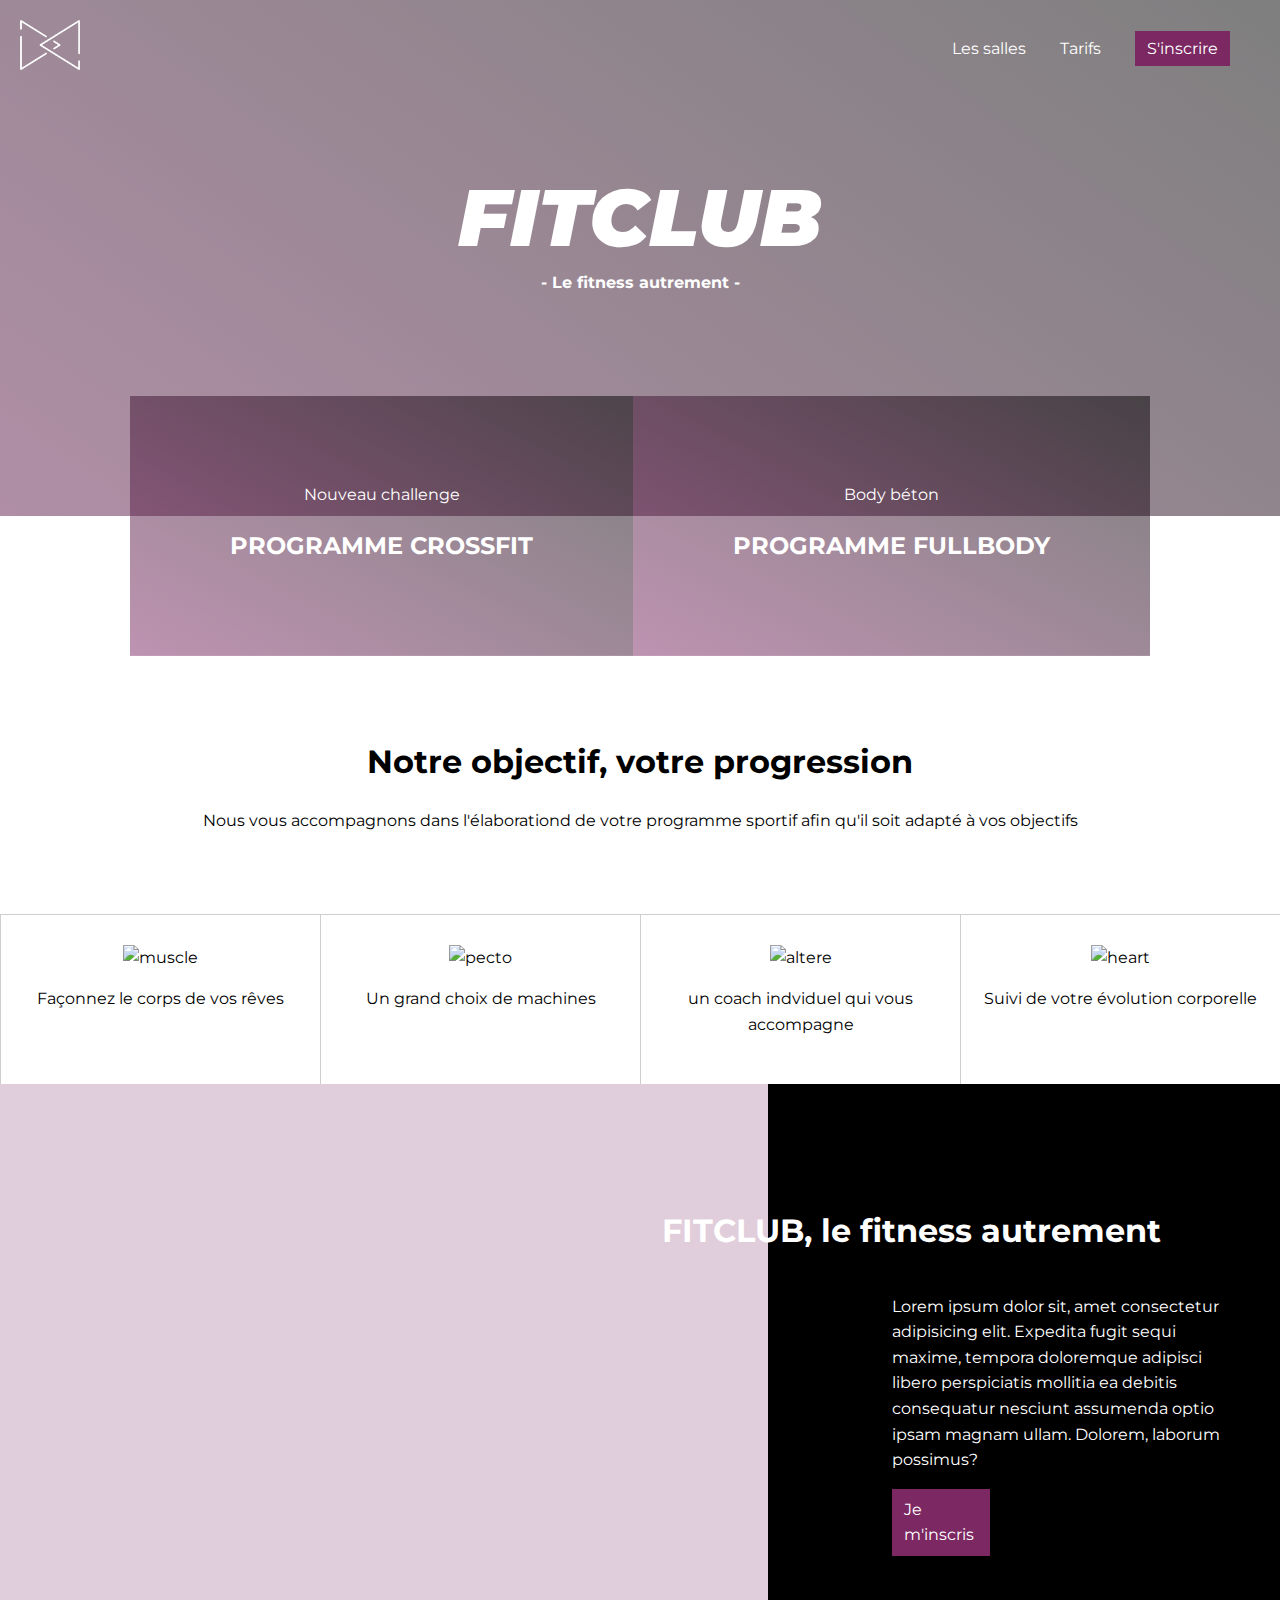
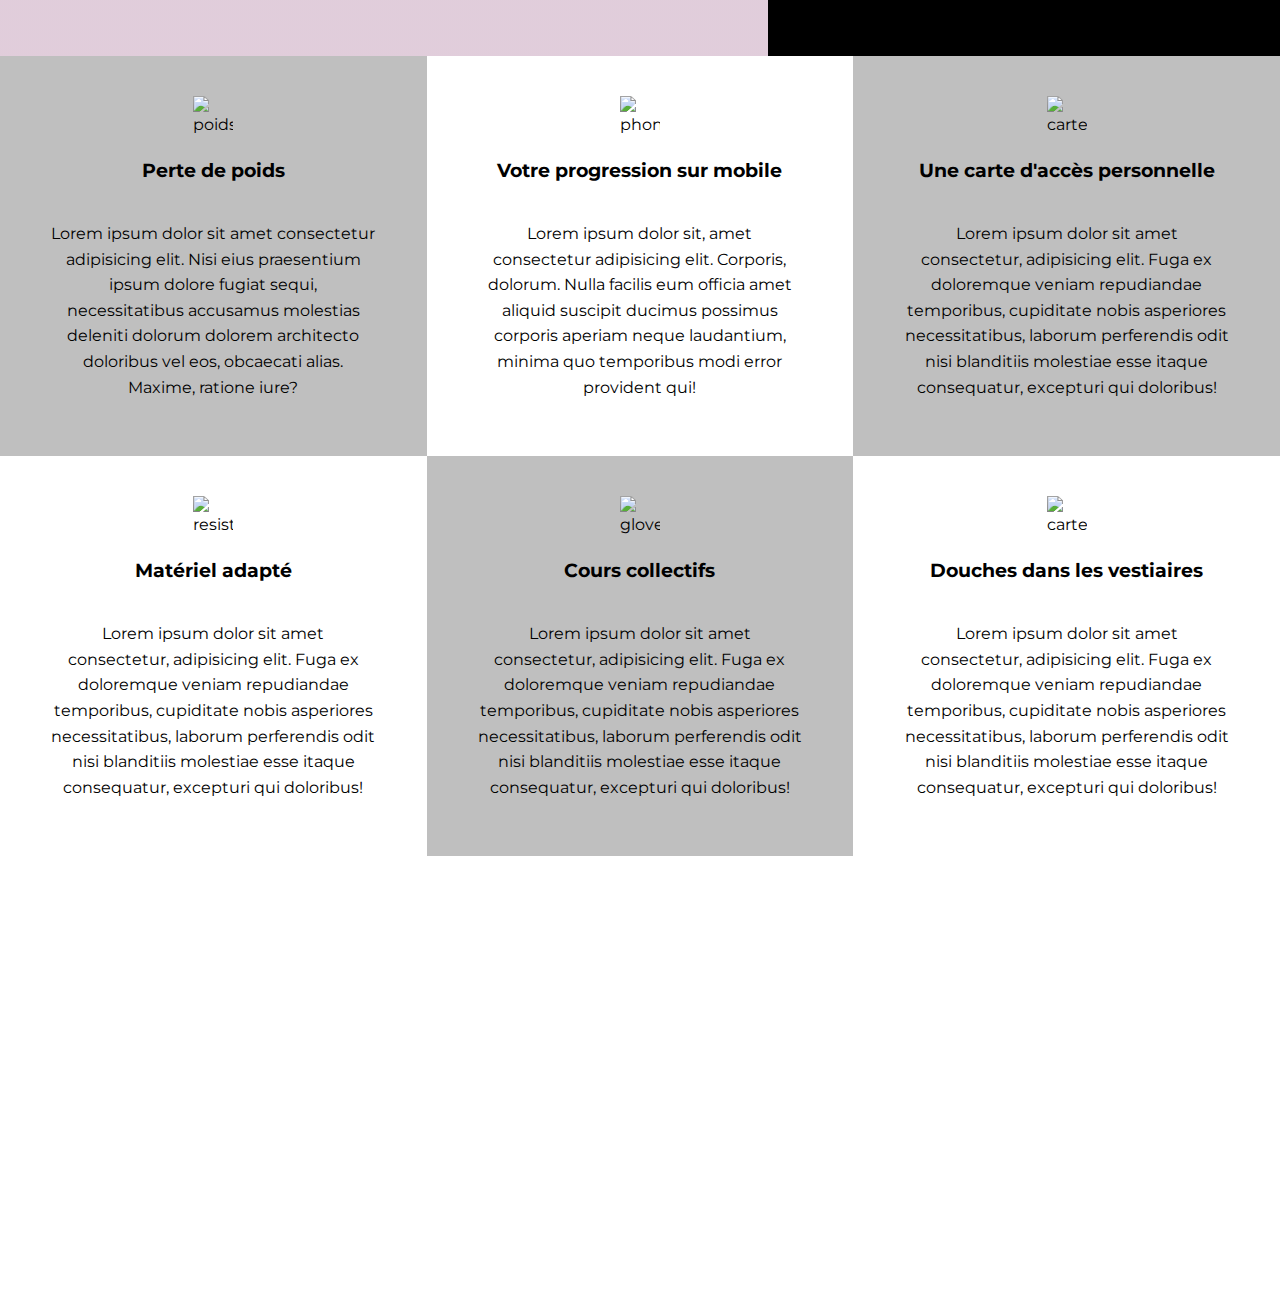
==== Maquette FITCLUB/index.html @ ec673912 "Maquette FITCLUB" ====
<!DOCTYPE html>
<html lang="fr">

<head>
  <meta charset="UTF-8">
  <meta http-equiv="X-UA-Compatible" content="IE=edge">
  <meta name="viewport" content="width=device-width, initial-scale=1.0">
  <link rel="stylesheet" href="css/normalize.css">
  <link rel="stylesheet" href="css/base.css">
  <link rel="stylesheet" href="style.css">
  <title>FITCLUB</title>
</head>

<body>
  <header>
    <nav>
      <a href="#"><img src="img/logo.png" alt="logo"></a>
      <ul>
        <li><a href="#">Les salles</a></li>
        <li><a href="">Tarifs</a></li>
        <li><a href="#" class="btn">S'inscrire</a></li>
      </ul>
    </nav>

    <div>
      <h1>FITCLUB</h1>
      <P>- Le fitness autrement -</P>
    </div>
  </header>

  <section class="sousHeader">
    <div class="crossfit">
      <p>Nouveau challenge</p>
      <h2>PROGRAMME CROSSFIT</h2>
    </div>

    <div class="fullboy">
      <p>Body béton</p>
      <h2>PROGRAMME FULLBODY</h2>
    </div>
  </section>

  <section class="objectProg">
    <h1>Notre objectif, votre progression</h1>
    <p>Nous vous accompagnons dans l'élaborationd de votre programme sportif afin qu'il soit adapté à vos objectifs</p>
  </section>

  <section class="quatreImages">
    <nav>
      <ul>
        <li>
          <img src="../img/man-up-front@2x.png" alt="muscle" />
          <p>Façonnez le corps de vos rêves</p>
        </li>
        <li>
          <img src="../img/pectoral-machine@2x.png" alt="pecto" />
          <p>Un grand choix de machines</p>
        </li>
        <li>
          <img src="../img/power-lifting@2x.png" alt="altere" />
          <p>
            un coach indviduel qui vous accompagne</p>
        </li>
        <li>
          <img src="../img/heartbeat@2x.png" alt="heart" />
          <p>Suivi de votre évolution corporelle</p>
        </li>
      </ul>
    </nav>
  </section>

  <section class="fitness">
    <div>
      <h1>FITCLUB, le fitness autrement</h1>
      <p>Lorem ipsum dolor sit, amet consectetur adipisicing elit. Expedita fugit sequi maxime, tempora doloremque
        adipisci libero perspiciatis mollitia ea debitis consequatur nesciunt assumenda optio ipsam magnam ullam.
        Dolorem, laborum possimus?</p>
      <a href="#" class="btn">Je m'inscris</a>
    </div>
  </section>

  <section class="sixImages">
    <nav>
      <ul>
        <li>
          <img src="../img/weight-loss@2x.png" alt="poids" />
          <h3>Perte de poids</h3>
          <p>Lorem ipsum dolor sit amet consectetur adipisicing elit. Nisi eius praesentium ipsum dolore fugiat sequi,
            necessitatibus accusamus molestias deleniti dolorum dolorem architecto doloribus vel eos, obcaecati alias.
            Maxime, ratione iure?</p>
        </li>
        <li>
          <img src="../img/phone-heart@2x.png" alt="phone" />
          <h3>Votre progression sur mobile</h3>
          <p>Lorem ipsum dolor sit, amet consectetur adipisicing elit. Corporis, dolorum. Nulla facilis eum officia amet
            aliquid suscipit ducimus possimus corporis aperiam neque laudantium, minima quo temporibus modi error
            provident qui!</p>
        </li>
        <li>
          <img src="../img/referee@2x.png" alt="carte" />
          <h3>Une carte d'accès personnelle</h3>
          <p>Lorem ipsum dolor sit amet consectetur, adipisicing elit. Fuga ex doloremque veniam repudiandae temporibus,
            cupiditate nobis asperiores necessitatibus, laborum perferendis odit nisi blanditiis molestiae esse itaque
            consequatur, excepturi qui doloribus!</p>
        </li>
        <li>
          <img src="../img/resistance-band@2x.png" alt="resist" />
          <h3>Matériel adapté</h3>
          <p>Lorem ipsum dolor sit amet consectetur, adipisicing elit. Fuga ex doloremque veniam repudiandae temporibus,
            cupiditate nobis asperiores necessitatibus, laborum perferendis odit nisi blanditiis molestiae esse itaque
            consequatur, excepturi qui doloribus!</p>
        </li>
        <li>
          <img src="../img/boxing-glove@2x.png" alt="gloves" />
          <h3>Cours collectifs</h3>
          <p>Lorem ipsum dolor sit amet consectetur, adipisicing elit. Fuga ex doloremque veniam repudiandae temporibus,
            cupiditate nobis asperiores necessitatibus, laborum perferendis odit nisi blanditiis molestiae esse itaque
            consequatur, excepturi qui doloribus!</p>
        </li>
        <li>
          <img src="../img/bath-tub@2x.png" alt="carte" />
          <h3>Douches dans les vestiaires</h3>
          <p>Lorem ipsum dolor sit amet consectetur, adipisicing elit. Fuga ex doloremque veniam repudiandae temporibus,
            cupiditate nobis asperiores necessitatibus, laborum perferendis odit nisi blanditiis molestiae esse itaque
            consequatur, excepturi qui doloribus!</p>
        </li>
      </ul>
    </nav>
  </section>

  <section class="map">
    <iframe
      src="https://www.google.com/maps/embed?pb=!1m18!1m12!1m3!1d11139.328508573708!2d4.856711248223338!3d45.734461331358546!2m3!1f0!2f0!3f0!3m2!1i1024!2i768!4f13.1!3m3!1m2!1s0x47f4c1fc36526709%3A0xb942d98ca2b8d982!2sKeepcool%20Lyon%208!5e0!3m2!1sfr!2sfr!4v1631889350946!5m2!1sfr!2sfr"
      width="600" height="450" style="border:0;" allowfullscreen="" loading="lazy">
    </iframe>    
  </section>

  <section class="footer">

  </section>
</body>

</html>
---- Maquette FITCLUB/css/base.css ----
* {
	box-sizing: border-box;
	outline: none;
	text-decoration: none;
	transition: all .2s ease 0s;
    /* Visualisation des éléments */
    /*border: 1px dotted rgba(0,0,0,0.3);*/
}

*:hover {
	transition: all .2s ease 0s;
}

html {font-size: 62.5%}

body {
    margin: 0;
    padding: 0;
    font-size: 1.6rem;
    line-height: 1.6;
}

a, a:hover, a:visited, a:active {
    text-decoration: none;
    color:inherit
}

ul {
    padding: 0;
    list-style: none;
}
---- Maquette FITCLUB/style.css ----
/**********************
CSS GLOBALE
***********************/
@import url('https://fonts.googleapis.com/css2?family=Montserrat:ital,wght@0,400;0,700;1,900&display=swap');

.btn {
  background-color: rgb(124, 40, 99);
  padding: 8px 12px;
}

.btn:hover {
  background-color: (86, 21, 66);
}

/**********************
TYPOGRAPHIE
***********************/
body {
  font-family: 'Montserrat', sans-serif;
}

/**********************
CSS GENERAL
***********************/

img[src*='@2x'] {
  width: 40px;
}

/**********************
CSS PAR SECTION
**********************/

/**********************
SECTION HEADER
**********************/
header {
  background-image: linear-gradient(
      to top right,
      rgba(124, 40, 99, 0.5),
      rgba(0, 0, 0, 0.5)
    ),
    url(../img/fitness.jpg);
  background-size: cover;
  background-position: center top;
  background-attachment: fixed;
  color: white;
  text-align: center;
  padding: 20px;
}

header nav {
  display: flex;
  justify-content: space-between;
  align-items: center;
}

header nav img {
  width: 60px;
}

header nav ul li {
  display: inline-block;
  padding-right: 30px;
}

header div {
  text-align: center;
  margin: 100px 0 200px;
}

header div h1 {
  font-size: 80px;
  font-style: italic;
  font-weight: 900;
  text-transform: uppercase;
  display: inline-block;
  margin: 0;
  line-height: 100%;
}

header div p {
  font-weight: 700;
  font-size: 20;
  margin-top: 1%;
}

/*************************
SECTION IMAGE SOUS HEADER
*************************/
.crossfit {
  background-image: linear-gradient(
      to top right,
      rgba(124, 40, 99, 0.5),
      rgba(0, 0, 0, 0.5)
    ),
    url(../img/fitnessman.jpg);
  background-size: cover;
  background-position: center;
  text-align: center;
  color: white;
  padding: 70px 100px;
}

.fullboy {
  background-image: linear-gradient(
      to top right,
      rgba(124, 40, 99, 0.5),
      rgba(0, 0, 0, 0.5)
    ),
    url(../img/fitnesswoman.jpg);
  background-size: cover;
  background-position: center;
  text-align: center;
  color: white;
  padding: 70px 100px;
}

.sousHeader {
  display: flex;
  justify-content: center;
  margin-top: -120px;
}

/*********************
SECTION OBJECTPROG
**********************/
.objectProg {
  text-align: center;
  margin-top: 80px;
  margin-bottom: 80px;
}

/************************
SECTION QUATREIMAGES
*************************/
.quatreImages nav ul {
  display: flex;
  padding: auto;
  margin: auto;
  flex-wrap: wrap;
}

.quatreImages nav ul li {
  width: 25%;
  text-align: center;
  border-top: rgb(208, 207, 207) solid 1px;
  border-left: rgb(208, 207, 207) solid 1px;
  padding-bottom: 30px;
  padding-top: 30px;
}

.quatreicones nav ul li:first-child {
  border-left: none;
}

.quatreicones nav ul li img {
  width: 40px;
  margin-top: 50px;
}

/************************
SECTION FITNESS
*************************/
.fitness {
  background-image: linear-gradient(
      to right,
      rgba(124, 40, 99, 0.233) 60%,
      rgb(0, 0, 0) 40%
    ),
    url(../img/crossfit.jpg);
  background-size: cover;
  background-position: center;
  padding: 100px 10px;
  color: white;
}

.fitness div {
  display: flex;
  justify-content: flex-end;
  flex-direction: column;
  margin-right: 50px;
  margin-left: 70%;
}

.fitness h1 {
  margin-left: -70%;
}

.fitness div a {
  display: flex;
  margin-right: 70%;
}

/************************
SECTION SIX IMAGES
*************************/

.sixImages nav ul {
  display: flex;
  padding: auto;
  margin: auto;
  flex-wrap: wrap;
}

.sixImages nav ul li {
  display: flex;
  width: calc(100% / 3);
  flex-direction: column;
  justify-content: center;
  align-items: center;
  padding-top: 40px;
  padding-bottom: 40px;
}

.sixImages li:nth-child(2n + 1) {
  background-color: rgba(128, 128, 128, 0.5);
}

.sixImages p {
  display: flex;
  text-align: center;
  margin-left: 50px;
  margin-right: 50px;
}

/************************
SECTION FOOTER
*************************/
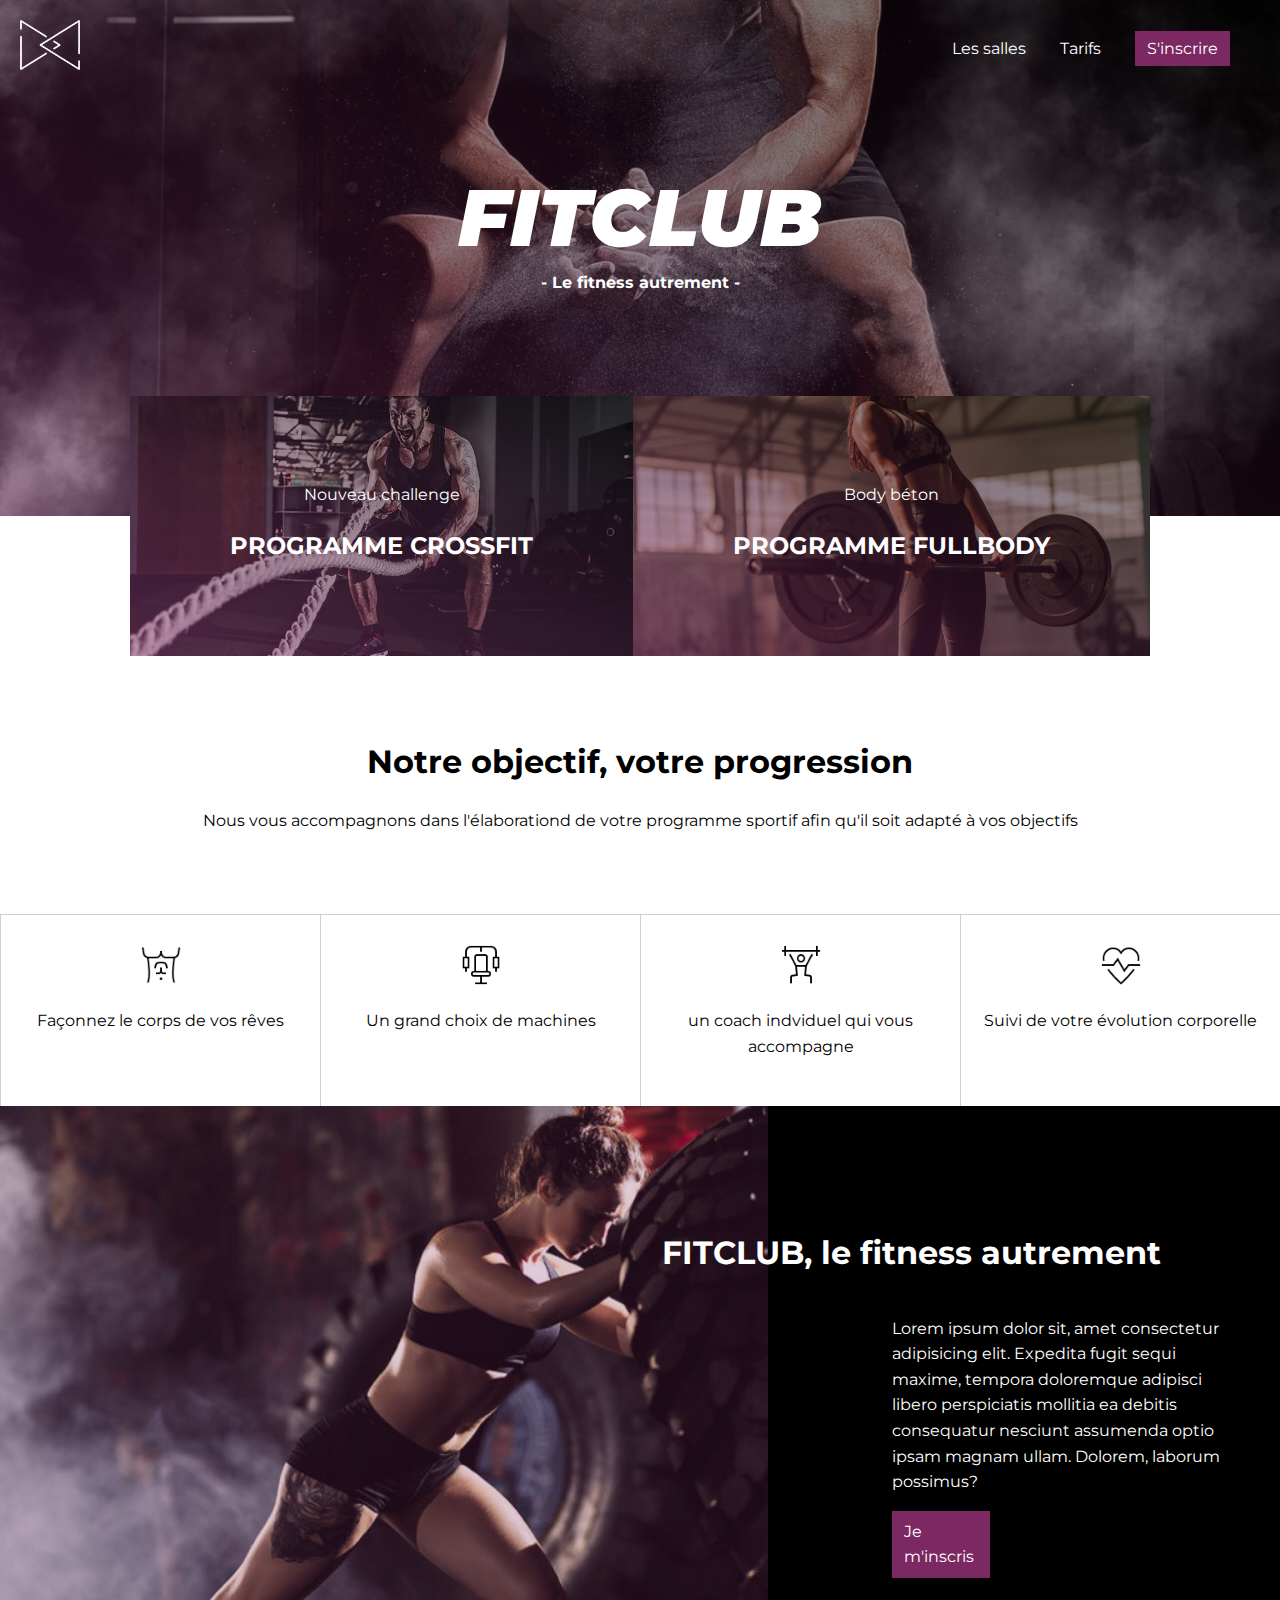
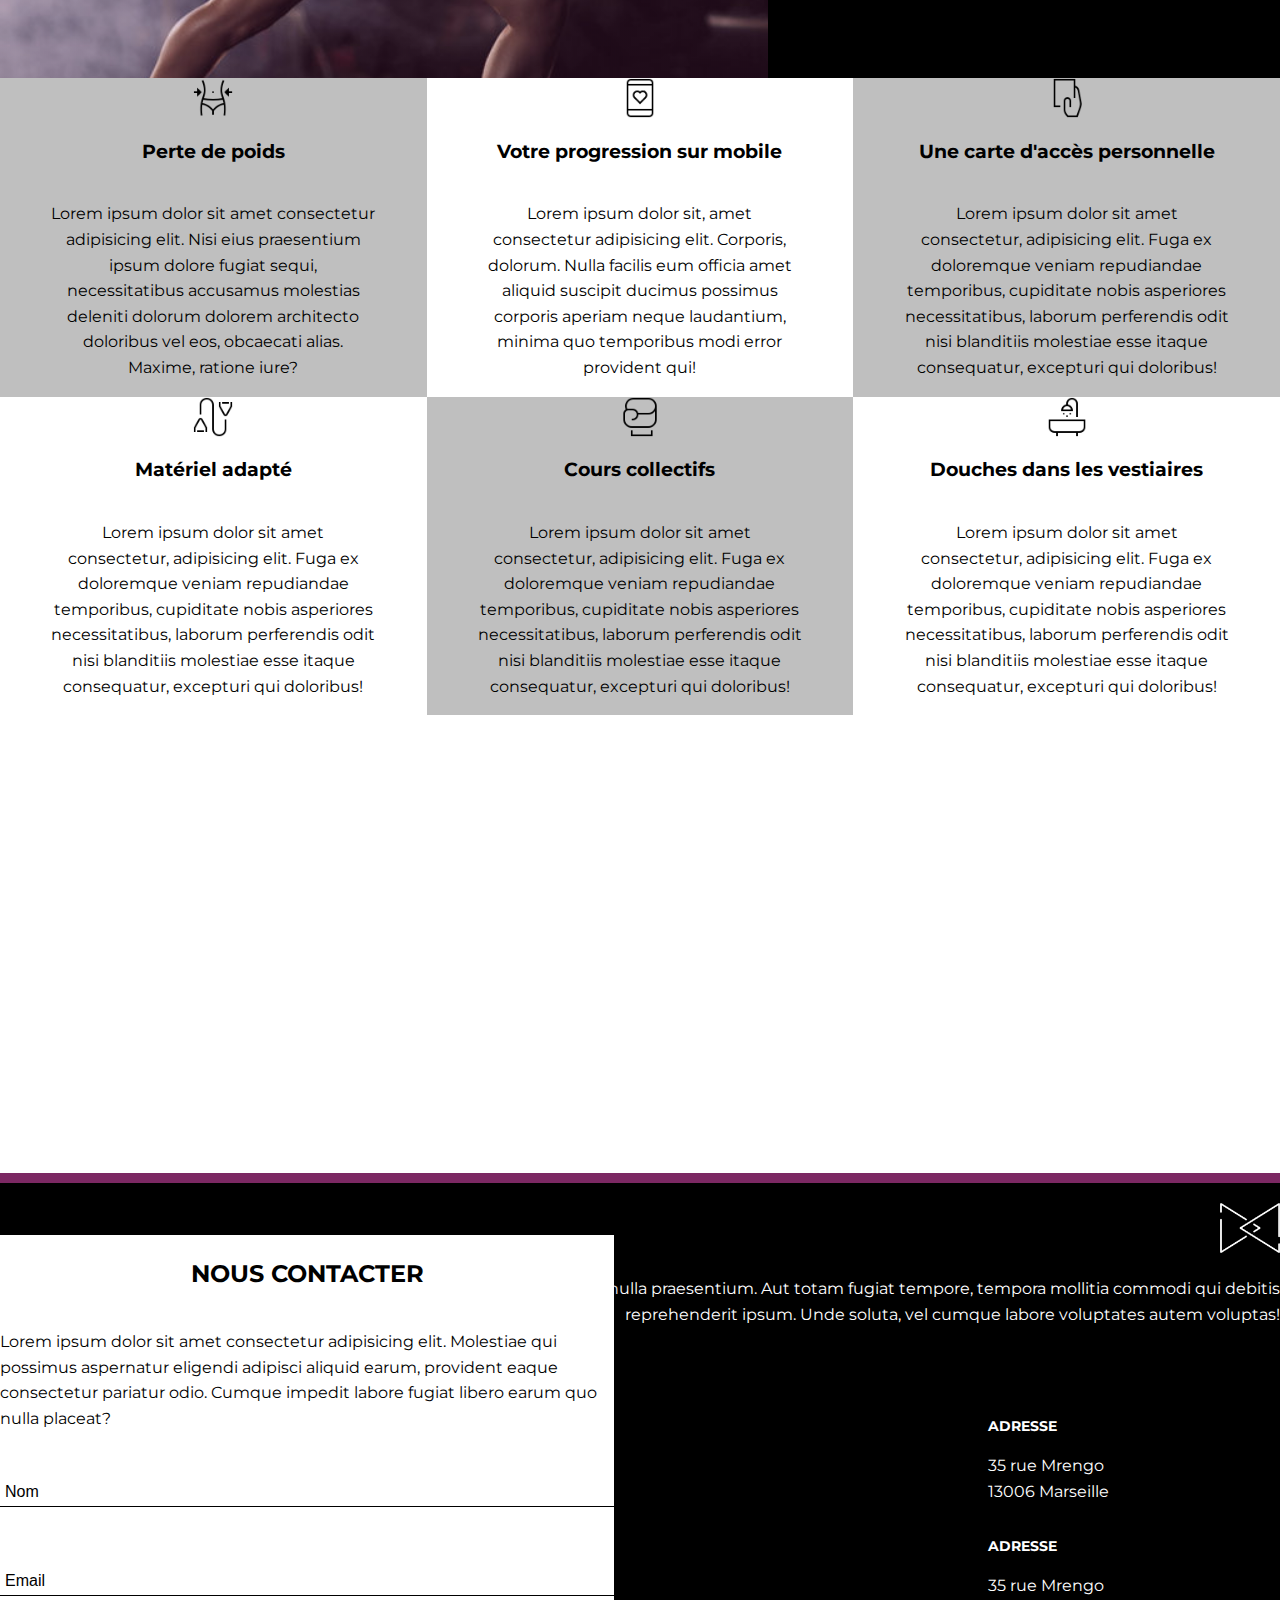
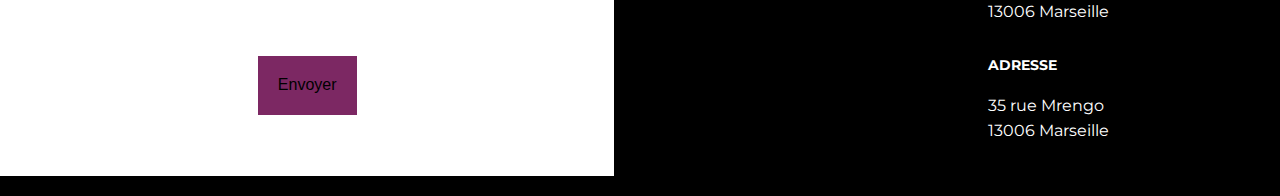
==== commit 96d002b6: "Maquette FITCLUB" ====
--- a/Maquette FITCLUB/index.html
+++ b/Maquette FITCLUB/index.html
@@ -49,20 +49,20 @@
     <nav>
       <ul>
         <li>
-          <img src="../img/man-up-front@2x.png" alt="muscle" />
+          <img src="img/man-up-front@2x.png" alt="muscle" />
           <p>Façonnez le corps de vos rêves</p>
         </li>
         <li>
-          <img src="../img/pectoral-machine@2x.png" alt="pecto" />
+          <img src="img/pectoral-machine@2x.png" alt="pecto" />
           <p>Un grand choix de machines</p>
         </li>
         <li>
-          <img src="../img/power-lifting@2x.png" alt="altere" />
+          <img src="img/power-lifting@2x.png" alt="altere" />
           <p>
             un coach indviduel qui vous accompagne</p>
         </li>
         <li>
-          <img src="../img/heartbeat@2x.png" alt="heart" />
+          <img src="img/heartbeat@2x.png" alt="heart" />
           <p>Suivi de votre évolution corporelle</p>
         </li>
       </ul>
@@ -83,42 +83,42 @@
     <nav>
       <ul>
         <li>
-          <img src="../img/weight-loss@2x.png" alt="poids" />
+          <img src="img/weight-loss@2x.png" alt="poids" />
           <h3>Perte de poids</h3>
           <p>Lorem ipsum dolor sit amet consectetur adipisicing elit. Nisi eius praesentium ipsum dolore fugiat sequi,
             necessitatibus accusamus molestias deleniti dolorum dolorem architecto doloribus vel eos, obcaecati alias.
             Maxime, ratione iure?</p>
         </li>
         <li>
-          <img src="../img/phone-heart@2x.png" alt="phone" />
+          <img src="img/phone-heart@2x.png" alt="phone" />
           <h3>Votre progression sur mobile</h3>
           <p>Lorem ipsum dolor sit, amet consectetur adipisicing elit. Corporis, dolorum. Nulla facilis eum officia amet
             aliquid suscipit ducimus possimus corporis aperiam neque laudantium, minima quo temporibus modi error
             provident qui!</p>
         </li>
         <li>
-          <img src="../img/referee@2x.png" alt="carte" />
+          <img src="img/referee@2x.png" alt="carte" />
           <h3>Une carte d'accès personnelle</h3>
           <p>Lorem ipsum dolor sit amet consectetur, adipisicing elit. Fuga ex doloremque veniam repudiandae temporibus,
             cupiditate nobis asperiores necessitatibus, laborum perferendis odit nisi blanditiis molestiae esse itaque
             consequatur, excepturi qui doloribus!</p>
         </li>
         <li>
-          <img src="../img/resistance-band@2x.png" alt="resist" />
+          <img src="img/resistance-band@2x.png" alt="resist" />
           <h3>Matériel adapté</h3>
           <p>Lorem ipsum dolor sit amet consectetur, adipisicing elit. Fuga ex doloremque veniam repudiandae temporibus,
             cupiditate nobis asperiores necessitatibus, laborum perferendis odit nisi blanditiis molestiae esse itaque
             consequatur, excepturi qui doloribus!</p>
         </li>
         <li>
-          <img src="../img/boxing-glove@2x.png" alt="gloves" />
+          <img src="img/boxing-glove@2x.png" alt="gloves" />
           <h3>Cours collectifs</h3>
           <p>Lorem ipsum dolor sit amet consectetur, adipisicing elit. Fuga ex doloremque veniam repudiandae temporibus,
             cupiditate nobis asperiores necessitatibus, laborum perferendis odit nisi blanditiis molestiae esse itaque
             consequatur, excepturi qui doloribus!</p>
         </li>
         <li>
-          <img src="../img/bath-tub@2x.png" alt="carte" />
+          <img src="img/bath-tub@2x.png" alt="carte" />
           <h3>Douches dans les vestiaires</h3>
           <p>Lorem ipsum dolor sit amet consectetur, adipisicing elit. Fuga ex doloremque veniam repudiandae temporibus,
             cupiditate nobis asperiores necessitatibus, laborum perferendis odit nisi blanditiis molestiae esse itaque
@@ -135,9 +135,53 @@
     </iframe>    
   </section>
 
-  <section class="footer">
-
-  </section>
+  <footer>
+    <div class="container">
+      <article>
+        <img src="img/logo.png" alt="">
+        <p>Lorem ipsum, dolor sit amet consectetur adipisicing elit. Eligendi, nulla praesentium. Aut totam fugiat tempore, tempora mollitia commodi qui debitis reprehenderit ipsum. Unde soluta, vel cumque labore voluptates autem voluptas!</p>
+      <ul>
+        <li><a href="#" target="_blank">
+          <i class="fab fa-instagram"></i>
+        </a></li>
+        <li><a href="#" target="_blank">
+            <i class="fab fa-twitter"></i>
+          </a></li>
+      </ul>
+      </article>
+      <form action="">
+        <h2>Nous contacter</h2>
+        <p>Lorem ipsum dolor sit amet consectetur adipisicing elit. Molestiae qui possimus aspernatur eligendi adipisci aliquid earum, provident eaque consectetur pariatur odio. Cumque impedit labore fugiat libero earum quo nulla placeat?</p>
+        <input type="text" placeholder="Nom">
+        <input type="text" placeholder="Email">
+        <input type="submit" value="Envoyer" class="btn">
+      </form>
+      <aside>
+        <ul>
+          <li>
+            <i class="fas fa-map-maker-alt"></i>
+            <div>
+              <h3>Adresse</h3>
+              <p>35 rue Mrengo<br>13006 Marseille</p>
+            </div>
+          </li>
+          <li>
+            <i class="fas fa-map-maker-alt"></i>
+            <div>
+              <h3>Adresse</h3>
+              <p>35 rue Mrengo<br>13006 Marseille</p>
+            </div>
+          </li>
+          <li>
+            <i class="fas fa-map-maker-alt"></i>
+            <div>
+              <h3>Adresse</h3>
+              <p>35 rue Mrengo<br>13006 Marseille</p>
+            </div>
+          </li>
+        </ul>
+      </aside>
+    </div>
+  </footer>
 </body>
-
 </html>--- a/Maquette FITCLUB/style.css
+++ b/Maquette FITCLUB/style.css
@@ -40,7 +40,7 @@
       rgba(124, 40, 99, 0.5),
       rgba(0, 0, 0, 0.5)
     ),
-    url(../img/fitness.jpg);
+    url(img/fitness.jpg);
   background-size: cover;
   background-position: center top;
   background-attachment: fixed;
@@ -94,7 +94,7 @@
       rgba(124, 40, 99, 0.5),
       rgba(0, 0, 0, 0.5)
     ),
-    url(../img/fitnessman.jpg);
+    url(img/fitnessman.jpg);
   background-size: cover;
   background-position: center;
   text-align: center;
@@ -108,7 +108,7 @@
       rgba(124, 40, 99, 0.5),
       rgba(0, 0, 0, 0.5)
     ),
-    url(../img/fitnesswoman.jpg);
+    url(img/fitnesswoman.jpg);
   background-size: cover;
   background-position: center;
   text-align: center;
@@ -168,7 +168,7 @@
       rgba(124, 40, 99, 0.233) 60%,
       rgb(0, 0, 0) 40%
     ),
-    url(../img/crossfit.jpg);
+    url(img/crossfit.jpg);
   background-size: cover;
   background-position: center;
   padding: 100px 10px;
@@ -209,8 +209,7 @@
   flex-direction: column;
   justify-content: center;
   align-items: center;
-  padding-top: 40px;
-  padding-bottom: 40px;
+  padding: 50px, 30px;
 }
 
 .sixImages li:nth-child(2n + 1) {
@@ -227,3 +226,79 @@
 /************************
 SECTION FOOTER
 *************************/
+footer{
+  background: black;
+  border-top: 10px solid rgb(124, 40, 99);
+  color: white;
+  padding: 20px 0;
+}
+
+/*footer .container {} */
+footer > div{
+display: flex;
+flex-wrap: wrap;
+justify-content: space-between;
+}
+
+footer i {
+  font-size: 20px;
+}
+font article, footer aside {
+  width: 24%;
+}
+footer article {
+  text-align: right;
+}
+footer article img {
+  height: 50px;
+}
+footer article ul li {
+  display: inline-block;
+  margin-left: 10px;
+}
+
+footer form{
+  background: white;
+  color: black;
+  padding: 60px 50 80px;
+  display: flex;
+  flex-direction: column;
+  align-items: center;
+  width: 48%;
+  margin-top: -150px;
+  position: relative;
+  z-index: 1;
+  box-shadow: 0 0px 10px rgba(0, 0, 0, 0.3);
+}
+
+footer form h2{
+  text-transform: uppercase;
+}
+
+footer form input[type="text"]{
+  width: 100%;
+  border: none;
+  border-bottom: 1px solid black;
+  margin: 30px 0;
+  padding: 5px;
+}
+footer form input[type="text"]::placeholder{
+  color: black;
+}
+footer form input[type="submit"]{
+  border: none;
+  padding: 20px;
+  margin-top: 30px;
+}
+footer aside ul li {
+  display: flex;
+  align-items: baseline;
+}
+footer aside ul li i {
+  color: rgba(124, 40, 99);
+  margin-right: 15px;
+}
+footer aside ul li h3 {
+  text-transform: uppercase;
+  font-size: 14px;
+}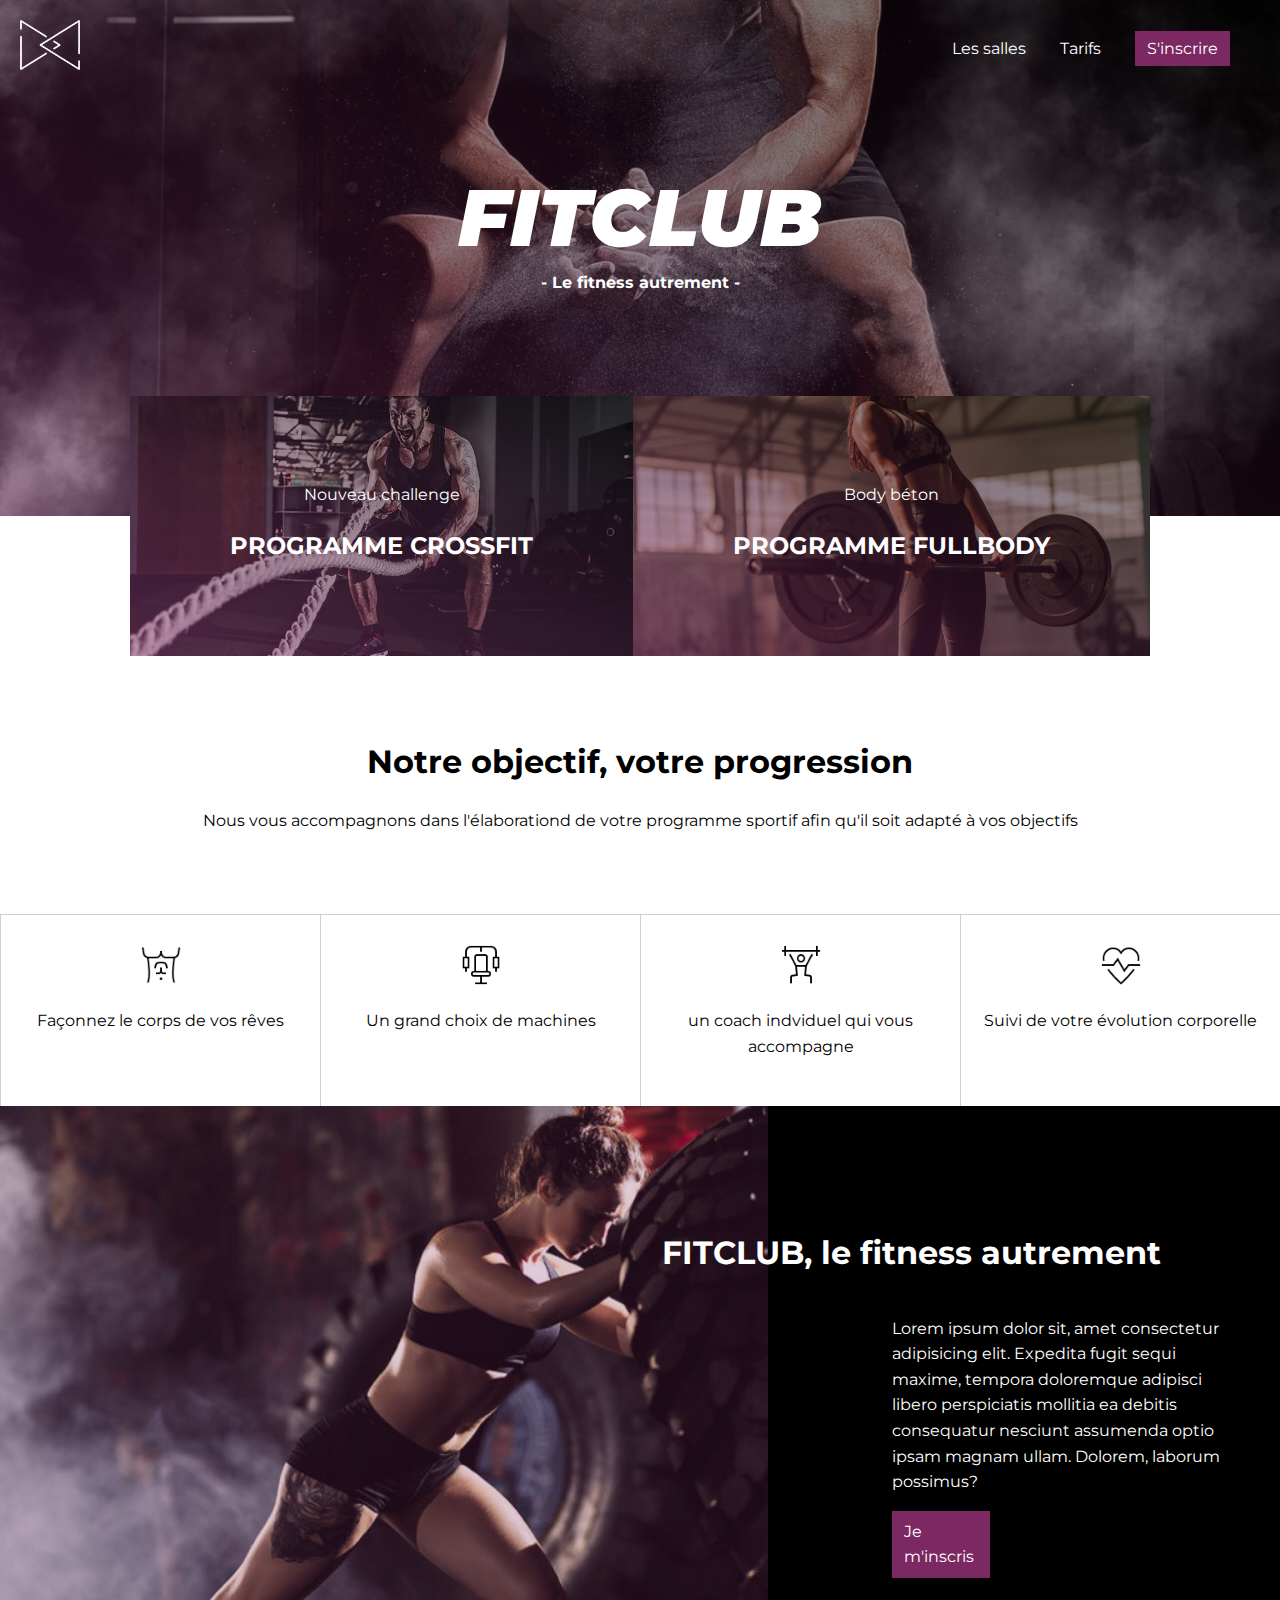
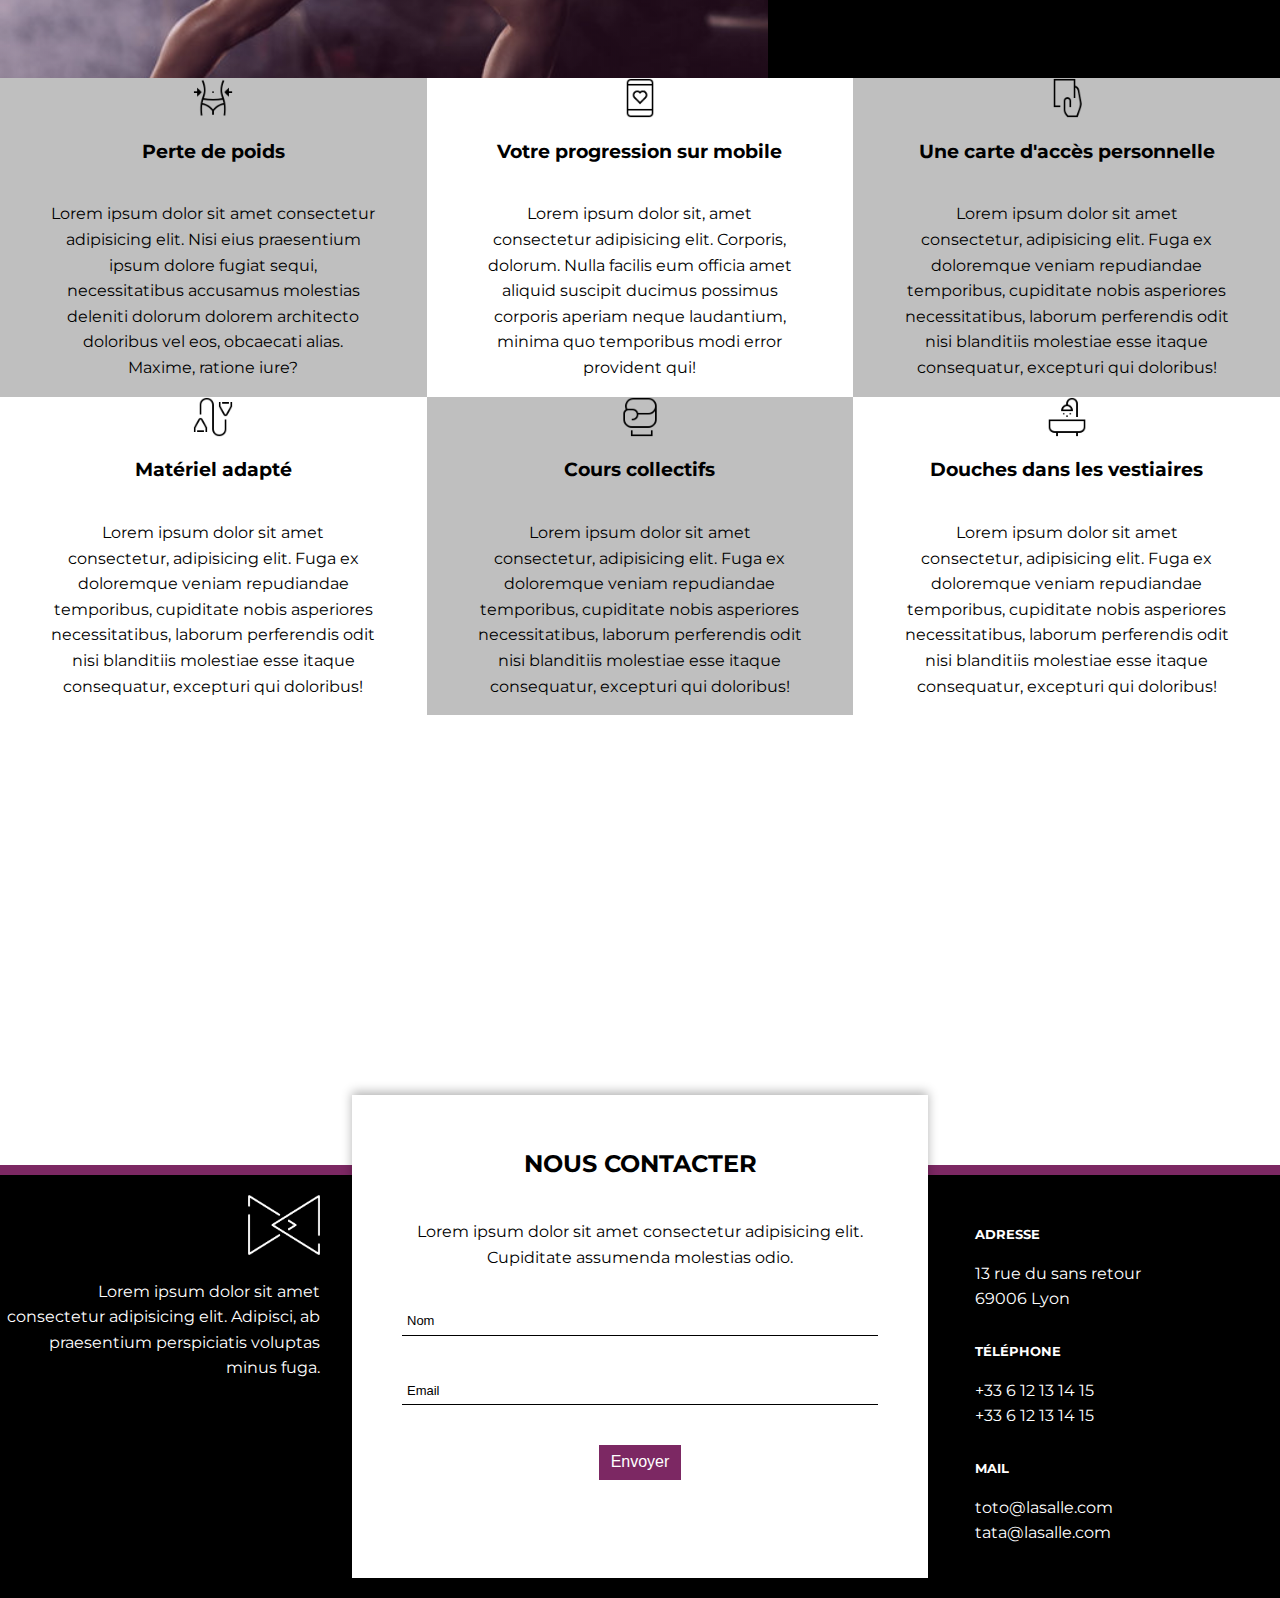
==== commit 36051a65: "Maquette FITCLUB" ====
--- a/Maquette FITCLUB/index.html
+++ b/Maquette FITCLUB/index.html
@@ -28,160 +28,164 @@
     </div>
   </header>
 
-  <section class="sousHeader">
-    <div class="crossfit">
-      <p>Nouveau challenge</p>
-      <h2>PROGRAMME CROSSFIT</h2>
-    </div>
+  <main>
+    <section class="sousHeader">
+      <div class="crossfit">
+        <p>Nouveau challenge</p>
+        <h2>PROGRAMME CROSSFIT</h2>
+      </div>
 
-    <div class="fullboy">
-      <p>Body béton</p>
-      <h2>PROGRAMME FULLBODY</h2>
-    </div>
-  </section>
+      <div class="fullboy">
+        <p>Body béton</p>
+        <h2>PROGRAMME FULLBODY</h2>
+      </div>
+    </section>
 
-  <section class="objectProg">
-    <h1>Notre objectif, votre progression</h1>
-    <p>Nous vous accompagnons dans l'élaborationd de votre programme sportif afin qu'il soit adapté à vos objectifs</p>
-  </section>
+    <section class="objectProg">
+      <h1>Notre objectif, votre progression</h1>
+      <p>Nous vous accompagnons dans l'élaborationd de votre programme sportif afin qu'il soit adapté à vos objectifs
+      </p>
+    </section>
 
-  <section class="quatreImages">
-    <nav>
-      <ul>
-        <li>
-          <img src="img/man-up-front@2x.png" alt="muscle" />
-          <p>Façonnez le corps de vos rêves</p>
-        </li>
-        <li>
-          <img src="img/pectoral-machine@2x.png" alt="pecto" />
-          <p>Un grand choix de machines</p>
-        </li>
-        <li>
-          <img src="img/power-lifting@2x.png" alt="altere" />
-          <p>
-            un coach indviduel qui vous accompagne</p>
-        </li>
-        <li>
-          <img src="img/heartbeat@2x.png" alt="heart" />
-          <p>Suivi de votre évolution corporelle</p>
-        </li>
-      </ul>
-    </nav>
-  </section>
+    <section class="quatreImages">
+      <nav>
+        <ul>
+          <li>
+            <img src="img/man-up-front@2x.png" alt="muscle" />
+            <p>Façonnez le corps de vos rêves</p>
+          </li>
+          <li>
+            <img src="img/pectoral-machine@2x.png" alt="pecto" />
+            <p>Un grand choix de machines</p>
+          </li>
+          <li>
+            <img src="img/power-lifting@2x.png" alt="altere" />
+            <p>
+              un coach indviduel qui vous accompagne</p>
+          </li>
+          <li>
+            <img src="img/heartbeat@2x.png" alt="heart" />
+            <p>Suivi de votre évolution corporelle</p>
+          </li>
+        </ul>
+      </nav>
+    </section>
 
-  <section class="fitness">
-    <div>
-      <h1>FITCLUB, le fitness autrement</h1>
-      <p>Lorem ipsum dolor sit, amet consectetur adipisicing elit. Expedita fugit sequi maxime, tempora doloremque
-        adipisci libero perspiciatis mollitia ea debitis consequatur nesciunt assumenda optio ipsam magnam ullam.
-        Dolorem, laborum possimus?</p>
-      <a href="#" class="btn">Je m'inscris</a>
-    </div>
-  </section>
+    <section class="fitness">
+      <div>
+        <h1>FITCLUB, le fitness autrement</h1>
+        <p>Lorem ipsum dolor sit, amet consectetur adipisicing elit. Expedita fugit sequi maxime, tempora doloremque
+          adipisci libero perspiciatis mollitia ea debitis consequatur nesciunt assumenda optio ipsam magnam ullam.
+          Dolorem, laborum possimus?</p>
+        <a href="#" class="btn">Je m'inscris</a>
+      </div>
+    </section>
 
-  <section class="sixImages">
-    <nav>
-      <ul>
-        <li>
-          <img src="img/weight-loss@2x.png" alt="poids" />
-          <h3>Perte de poids</h3>
-          <p>Lorem ipsum dolor sit amet consectetur adipisicing elit. Nisi eius praesentium ipsum dolore fugiat sequi,
-            necessitatibus accusamus molestias deleniti dolorum dolorem architecto doloribus vel eos, obcaecati alias.
-            Maxime, ratione iure?</p>
-        </li>
-        <li>
-          <img src="img/phone-heart@2x.png" alt="phone" />
-          <h3>Votre progression sur mobile</h3>
-          <p>Lorem ipsum dolor sit, amet consectetur adipisicing elit. Corporis, dolorum. Nulla facilis eum officia amet
-            aliquid suscipit ducimus possimus corporis aperiam neque laudantium, minima quo temporibus modi error
-            provident qui!</p>
-        </li>
-        <li>
-          <img src="img/referee@2x.png" alt="carte" />
-          <h3>Une carte d'accès personnelle</h3>
-          <p>Lorem ipsum dolor sit amet consectetur, adipisicing elit. Fuga ex doloremque veniam repudiandae temporibus,
-            cupiditate nobis asperiores necessitatibus, laborum perferendis odit nisi blanditiis molestiae esse itaque
-            consequatur, excepturi qui doloribus!</p>
-        </li>
-        <li>
-          <img src="img/resistance-band@2x.png" alt="resist" />
-          <h3>Matériel adapté</h3>
-          <p>Lorem ipsum dolor sit amet consectetur, adipisicing elit. Fuga ex doloremque veniam repudiandae temporibus,
-            cupiditate nobis asperiores necessitatibus, laborum perferendis odit nisi blanditiis molestiae esse itaque
-            consequatur, excepturi qui doloribus!</p>
-        </li>
-        <li>
-          <img src="img/boxing-glove@2x.png" alt="gloves" />
-          <h3>Cours collectifs</h3>
-          <p>Lorem ipsum dolor sit amet consectetur, adipisicing elit. Fuga ex doloremque veniam repudiandae temporibus,
-            cupiditate nobis asperiores necessitatibus, laborum perferendis odit nisi blanditiis molestiae esse itaque
-            consequatur, excepturi qui doloribus!</p>
-        </li>
-        <li>
-          <img src="img/bath-tub@2x.png" alt="carte" />
-          <h3>Douches dans les vestiaires</h3>
-          <p>Lorem ipsum dolor sit amet consectetur, adipisicing elit. Fuga ex doloremque veniam repudiandae temporibus,
-            cupiditate nobis asperiores necessitatibus, laborum perferendis odit nisi blanditiis molestiae esse itaque
-            consequatur, excepturi qui doloribus!</p>
-        </li>
-      </ul>
-    </nav>
-  </section>
+    <section class="sixImages">
+      <nav>
+        <ul>
+          <li>
+            <img src="img/weight-loss@2x.png" alt="poids" />
+            <h3>Perte de poids</h3>
+            <p>Lorem ipsum dolor sit amet consectetur adipisicing elit. Nisi eius praesentium ipsum dolore fugiat sequi,
+              necessitatibus accusamus molestias deleniti dolorum dolorem architecto doloribus vel eos, obcaecati alias.
+              Maxime, ratione iure?</p>
+          </li>
+          <li>
+            <img src="img/phone-heart@2x.png" alt="phone" />
+            <h3>Votre progression sur mobile</h3>
+            <p>Lorem ipsum dolor sit, amet consectetur adipisicing elit. Corporis, dolorum. Nulla facilis eum officia
+              amet
+              aliquid suscipit ducimus possimus corporis aperiam neque laudantium, minima quo temporibus modi error
+              provident qui!</p>
+          </li>
+          <li>
+            <img src="img/referee@2x.png" alt="carte" />
+            <h3>Une carte d'accès personnelle</h3>
+            <p>Lorem ipsum dolor sit amet consectetur, adipisicing elit. Fuga ex doloremque veniam repudiandae
+              temporibus,
+              cupiditate nobis asperiores necessitatibus, laborum perferendis odit nisi blanditiis molestiae esse itaque
+              consequatur, excepturi qui doloribus!</p>
+          </li>
+          <li>
+            <img src="img/resistance-band@2x.png" alt="resist" />
+            <h3>Matériel adapté</h3>
+            <p>Lorem ipsum dolor sit amet consectetur, adipisicing elit. Fuga ex doloremque veniam repudiandae
+              temporibus,
+              cupiditate nobis asperiores necessitatibus, laborum perferendis odit nisi blanditiis molestiae esse itaque
+              consequatur, excepturi qui doloribus!</p>
+          </li>
+          <li>
+            <img src="img/boxing-glove@2x.png" alt="gloves" />
+            <h3>Cours collectifs</h3>
+            <p>Lorem ipsum dolor sit amet consectetur, adipisicing elit. Fuga ex doloremque veniam repudiandae
+              temporibus,
+              cupiditate nobis asperiores necessitatibus, laborum perferendis odit nisi blanditiis molestiae esse itaque
+              consequatur, excepturi qui doloribus!</p>
+          </li>
+          <li>
+            <img src="img/bath-tub@2x.png" alt="carte" />
+            <h3>Douches dans les vestiaires</h3>
+            <p>Lorem ipsum dolor sit amet consectetur, adipisicing elit. Fuga ex doloremque veniam repudiandae
+              temporibus,
+              cupiditate nobis asperiores necessitatibus, laborum perferendis odit nisi blanditiis molestiae esse itaque
+              consequatur, excepturi qui doloribus!</p>
+          </li>
+        </ul>
+      </nav>
+    </section>
 
-  <section class="map">
-    <iframe
-      src="https://www.google.com/maps/embed?pb=!1m18!1m12!1m3!1d11139.328508573708!2d4.856711248223338!3d45.734461331358546!2m3!1f0!2f0!3f0!3m2!1i1024!2i768!4f13.1!3m3!1m2!1s0x47f4c1fc36526709%3A0xb942d98ca2b8d982!2sKeepcool%20Lyon%208!5e0!3m2!1sfr!2sfr!4v1631889350946!5m2!1sfr!2sfr"
-      width="600" height="450" style="border:0;" allowfullscreen="" loading="lazy">
-    </iframe>    
-  </section>
+    <section class="map">
+      <iframe
+        src="https://www.google.com/maps/embed?pb=!1m18!1m12!1m3!1d6621.6255295093815!2d4.847401709136384!3d45.75013181572911!2m3!1f0!2f0!3f0!3m2!1i1024!2i768!4f13.1!3m3!1m2!1s0x0%3A0x5a5c29baf2d5f54e!2sL&#39;Appart%20Fitness!5e0!3m2!1sfr!2sfr!4v1607263661843!5m2!1sfr!2sfr"
+        width="100%" height="450" frameborder="0" style="border:0;display:block" allowfullscreen="" aria-hidden="false"
+        tabindex="0"></iframe>
+      </iframe>
+    </section>
+  </main>
 
   <footer>
-    <div class="container">
-      <article>
-        <img src="img/logo.png" alt="">
-        <p>Lorem ipsum, dolor sit amet consectetur adipisicing elit. Eligendi, nulla praesentium. Aut totam fugiat tempore, tempora mollitia commodi qui debitis reprehenderit ipsum. Unde soluta, vel cumque labore voluptates autem voluptas!</p>
-      <ul>
-        <li><a href="#" target="_blank">
-          <i class="fab fa-instagram"></i>
-        </a></li>
-        <li><a href="#" target="_blank">
-            <i class="fab fa-twitter"></i>
-          </a></li>
-      </ul>
-      </article>
-      <form action="">
-        <h2>Nous contacter</h2>
-        <p>Lorem ipsum dolor sit amet consectetur adipisicing elit. Molestiae qui possimus aspernatur eligendi adipisci aliquid earum, provident eaque consectetur pariatur odio. Cumque impedit labore fugiat libero earum quo nulla placeat?</p>
-        <input type="text" placeholder="Nom">
-        <input type="text" placeholder="Email">
-        <input type="submit" value="Envoyer" class="btn">
-      </form>
-      <aside>
-        <ul>
-          <li>
-            <i class="fas fa-map-maker-alt"></i>
-            <div>
-              <h3>Adresse</h3>
-              <p>35 rue Mrengo<br>13006 Marseille</p>
-            </div>
-          </li>
-          <li>
-            <i class="fas fa-map-maker-alt"></i>
-            <div>
-              <h3>Adresse</h3>
-              <p>35 rue Mrengo<br>13006 Marseille</p>
-            </div>
-          </li>
-          <li>
-            <i class="fas fa-map-maker-alt"></i>
-            <div>
-              <h3>Adresse</h3>
-              <p>35 rue Mrengo<br>13006 Marseille</p>
-            </div>
-          </li>
-        </ul>
-      </aside>
-    </div>
+  <div class="container">
+    <article>
+      <img src="img/logo.png" alt="">
+      <p>Lorem ipsum dolor sit amet consectetur adipisicing elit. Adipisci, ab praesentium perspiciatis
+        voluptas minus fuga.</p>
+      <a href="http://facebook.com" target="_blank"><i class="fab fa-facebook"></i></a>
+      <a href="http://instagram.com" target="_blank"><i class="fab fa-instagram"></i></a>
+      <a href="http://twitter.com" target="_blank"><i class="fab fa-twitter"></i></a>
+    </article>
+    <form action="">
+      <h2>Nous contacter</h2>
+      <p>Lorem ipsum dolor sit amet consectetur adipisicing elit. Cupiditate assumenda molestias odio.</p>
+      <input type="text" placeholder="Nom">
+      <input type="email" placeholder="Email">
+      <input type="submit" value="Envoyer" class="btn">
+    </form>
+    <ul>
+      <li>
+        <i class="fas fa-map-marker-alt"></i>
+        <div>
+          <h3>Adresse</h3>
+          <p>13 rue du sans retour<br>69006 Lyon</p>
+        </div>
+      </li>
+      <li>
+        <i class="fas fa-phone-alt"></i>
+        <div>
+          <h3>Téléphone</h3>
+          <p>+33 6 12 13 14 15<br>+33 6 12 13 14 15</p>
+        </div>
+      </li>
+      <li>
+        <i class="fas fa-envelope"></i>
+        <div>
+          <h3>Mail</h3>
+          <p>toto@lasalle.com<br>tata@lasalle.com</p>
+        </div>
+      </li>
+    </ul>
+  </div>
   </footer>
 </body>
+
 </html>--- a/Maquette FITCLUB/style.css
+++ b/Maquette FITCLUB/style.css
@@ -234,71 +234,189 @@
 }
 
 /*footer .container {} */
-footer > div{
-display: flex;
-flex-wrap: wrap;
-justify-content: space-between;
-}
-
-footer i {
+footer {
+  background: black;
+  border-top: 10px solid rgb(124, 40, 99);
+  color: white;
+  padding: 20px 0;
+}
+
+footer > div {
+  display: flex;
+  justify-content: space-between;
+  flex-wrap: wrap;
+}
+
+footer article {
+  width: 25%;
+  text-align: right;
+}
+footer article img {
+  height: 60px;
+}
+footer article a {
+  margin: 0 5px;
   font-size: 20px;
 }
-font article, footer aside {
-  width: 24%;
-}
-footer article {
-  text-align: right;
-}
-footer article img {
-  height: 50px;
-}
-footer article ul li {
-  display: inline-block;
-  margin-left: 10px;
-}
-
-footer form{
+
+footer form {
+  width: 45%;
   background: white;
   color: black;
-  padding: 60px 50 80px;
+  text-align: center;
   display: flex;
   flex-direction: column;
   align-items: center;
-  width: 48%;
-  margin-top: -150px;
+  padding: 30px 50px;
+  margin-top: -100px;
   position: relative;
   z-index: 1;
-  box-shadow: 0 0px 10px rgba(0, 0, 0, 0.3);
-}
-
-footer form h2{
+  box-shadow: 0 -3px 10px rgba(0, 0, 0, 0.3);
+}
+footer form h2 {
   text-transform: uppercase;
 }
 
-footer form input[type="text"]{
+footer form input:not([type="submit"]) {
   width: 100%;
+  margin: 20px 0;
   border: none;
   border-bottom: 1px solid black;
-  margin: 30px 0;
   padding: 5px;
 }
-footer form input[type="text"]::placeholder{
+footer form ::placeholder {
   color: black;
-}
-footer form input[type="submit"]{
+  font-size: 13px;
+}
+footer form input[type="submit"] {
+  color: white;
   border: none;
-  padding: 20px;
-  margin-top: 30px;
-}
-footer aside ul li {
+  cursor: pointer;
+  margin-top: 20px;
+}
+
+footer ul {
+  width: 25%;
+}
+
+footer ul li {
   display: flex;
   align-items: baseline;
 }
-footer aside ul li i {
-  color: rgba(124, 40, 99);
+footer ul li i {
+  color: rgb(124, 40, 99);
   margin-right: 15px;
 }
-footer aside ul li h3 {
+footer ul li h3 {
   text-transform: uppercase;
-  font-size: 14px;
+  font-size: 13px;
+}
+
+/******************************
+        RESPONSIVE
+******************************/
+
+@media (min-width: 768px) and (max-width: 990px) {
+  main #services li:nth-of-type(odd) {
+    background-color: white;
+  }
+  main #services li {
+    width: 50%;
+  }
+  main #services li:nth-of-type(2),
+  main #services li:nth-of-type(3),
+  main #services li:nth-of-type(6) {
+    background-color: rgb(235, 235, 235);
+  }
+}
+
+@media (max-width: 767px) {
+  .container {
+    width: 90%;
+  }
+
+  /*********** menu mobile**********/
+  header nav {
+    background: rgb(124, 40, 99);
+    position: fixed;
+    width: 100%;
+    left: 0;
+    top: 0;
+    padding: 10px 20px;
+  }
+  header nav ul {
+    height: 0;
+    overflow: hidden;
+    display: block;
+    position: absolute;
+    width: 100%;
+    left: 0;
+    top: 60px;
+    background: rgb(124, 40, 99);
+    padding: 10px;
+  }
+  header nav ul li {
+    width: 100%;
+    padding: 20px;
+    margin-left: 0;
+    text-transform: uppercase;
+    text-align: center;
+  }
+
+  header nav #burger {
+    display: block;
+    appearance: none;
+    font-family: "Font Awesome 5 Free";
+    font-weight: 900;
+    color: white;
+    font-size: 30px;
+    cursor: pointer;
+  }
+  header nav #burger::before {
+    content: "\f0c9";
+  }
+  header nav #burger:checked::before {
+    content: "\f00d";
+  }
+  header nav #burger:checked + ul {
+    height: auto;
+  }
+
+  /*********************************/
+
+  main #fitclub {
+    background: black;
+    padding: 80px;
+  }
+  main #fitclub article {
+    width: 100%;
+  }
+  main #fitclub article h2 {
+    margin-left: 0;
+  }
+
+  main #objectives ul li {
+    width: 50%;
+  }
+
+  main #programs a {
+    width: 100%;
+  }
+
+  main #services li {
+    width: 100%;
+  }
+
+  footer > div > * {
+    width: 100%;
+  }
+
+  footer article {
+    margin: 50px 0;
+    text-align: center;
+  }
+
+  footer form {
+    order: -1;
+  }
 }